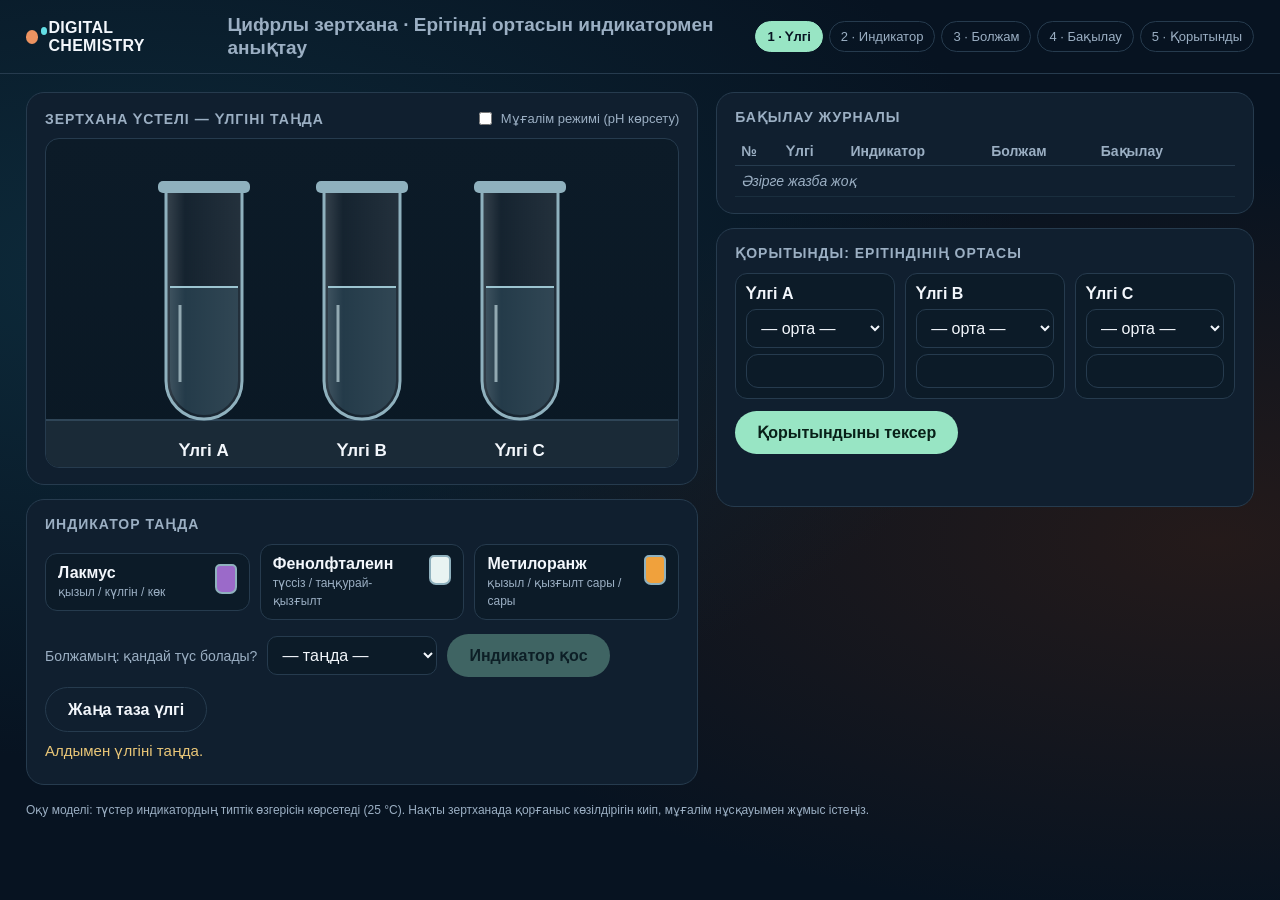
==== digital-lab/index.html @ d32831cb "Add files via upload" ====
<!doctype html>
<html lang="kk">
<head>
<meta charset="utf-8">
<meta name="viewport" content="width=device-width,initial-scale=1">
<title>Цифрлы зертхана — ерітінді ортасы</title>
<style>
:root{--bg:#071321;--panel:#101f2f;--panel2:#0c1b28;--line:#263b4e;--ink:#f3f7fc;--muted:#9bafc3;--cyan:#62dde4;--mint:#98e5c4;--gold:#eac778;--red:#d5746f;--copper:#ec9361;--glass:#8fb1be}
*{box-sizing:border-box}
html,body{margin:0;background:var(--bg);color:var(--ink);font-family:Arial,"Helvetica Neue",sans-serif}
body{min-height:100vh;background:radial-gradient(ellipse at 10% 30%,#0d2a3a 0,transparent 55%),radial-gradient(ellipse at 95% 60%,#241a1a 0,transparent 50%),var(--bg)}
button,select{font:inherit;color:inherit}
header{display:flex;align-items:center;gap:18px;padding:14px 26px;border-bottom:1px solid var(--line)}
.logo{display:flex;align-items:center;gap:10px;font-weight:800;letter-spacing:.3px}
.logo i{width:14px;height:14px;border-radius:50%;background:var(--copper);display:inline-block;box-shadow:12px -6px 0 -3px var(--cyan)}
header h1{font-size:19px;margin:0 0 0 14px;font-weight:700;color:var(--muted)}
.steps{margin-left:auto;display:flex;gap:6px}
.step{font-size:13px;padding:7px 11px;border-radius:999px;border:1px solid var(--line);color:var(--muted);white-space:nowrap}
.step.on{border-color:var(--mint);color:var(--bg);background:var(--mint);font-weight:700}
.step.done{border-color:#2f5a4d;color:var(--mint)}
main{display:grid;grid-template-columns:1.25fr 1fr;gap:18px;padding:18px 26px}
.card{background:var(--panel);border:1px solid var(--line);border-radius:18px;padding:16px 18px}
.card h2{font-size:14px;letter-spacing:1px;text-transform:uppercase;color:var(--muted);margin:0 0 12px}
.bench{position:relative;height:330px;background:linear-gradient(#0c1b28,#0a1824);border:1px solid var(--line);border-radius:14px;overflow:hidden}
.bench:after{content:"";position:absolute;z-index:0;left:0;right:0;bottom:0;height:46px;background:#1a2a37;border-top:2px solid #2f4557}
.tube{position:absolute;z-index:1;bottom:40px;width:92px;height:250px;cursor:pointer;transition:transform .35s}
.tube svg{width:100%;height:100%;overflow:visible}
.tube .liq{transition:fill 1.6s ease}
.tube.sel{transform:translateY(-14px)}
.tube .lab{position:absolute;left:0;right:0;bottom:-34px;text-align:center;font-weight:700;font-size:17px;z-index:2}
.tube .ph{position:absolute;left:0;right:0;top:-26px;text-align:center;font-size:13px;color:var(--gold);display:none}
.teacher .tube .ph{display:block}
.tube .tag{position:absolute;left:0;right:0;top:40px;text-align:center;font-size:12px;color:var(--muted)}
.dropper{position:absolute;width:34px;height:120px;left:0;top:-140px;transition:left .8s ease,top .8s ease;z-index:5;pointer-events:none}
.drop{position:absolute;width:10px;height:14px;border-radius:50% 50% 50% 50%/60% 60% 40% 40%;z-index:4;opacity:0}
.drop.fall{animation:fall .55s ease-in forwards}
@keyframes fall{0%{opacity:1;transform:translateY(0)}100%{opacity:1;transform:translateY(120px)}}
.row{display:flex;gap:10px;flex-wrap:wrap;align-items:center}
.ind{flex:1;min-width:150px;border:1px solid var(--line);background:var(--panel2);border-radius:12px;padding:10px 12px;cursor:pointer;text-align:left}
.ind b{display:block;font-size:16px}
.ind small{color:var(--muted);font-size:12px}
.ind .bottle{float:right;width:22px;height:30px;border-radius:5px 5px 7px 7px;margin-left:8px;border:2px solid var(--glass)}
.ind.sel{border-color:var(--gold);background:#1c2a2b}
label{font-size:14px;color:var(--muted)}
select{background:var(--panel2);border:1px solid var(--line);border-radius:10px;padding:9px 10px;min-width:170px}
.btn{border:0;border-radius:999px;padding:12px 22px;font-weight:800;cursor:pointer;background:var(--mint);color:#082018}
.btn.ghost{background:transparent;border:1px solid var(--line);color:var(--ink)}
.btn:disabled{opacity:.35;cursor:not-allowed}
.msg{min-height:26px;margin-top:10px;font-size:15px;color:var(--gold)}
.msg.ok{color:var(--mint)}.msg.bad{color:var(--red)}
table{width:100%;border-collapse:collapse;font-size:14px}
th{color:var(--muted);text-align:left;font-weight:600;padding:6px 6px;border-bottom:1px solid var(--line)}
td{padding:7px 6px;border-bottom:1px solid #1a2e3e}
.sw{display:inline-block;width:14px;height:14px;border-radius:4px;border:1px solid var(--glass);vertical-align:-2px;margin-right:6px}
.empty{color:var(--muted);font-style:italic}
.concl{display:grid;grid-template-columns:repeat(3,1fr);gap:10px;margin-top:6px}
.concl div{background:var(--panel2);border:1px solid var(--line);border-radius:12px;padding:10px}
.concl b{display:block;margin-bottom:6px}
.concl select{min-width:0;width:100%}
.concl .res{font-size:13px;margin-top:6px;min-height:34px}
.foot{padding:0 26px 16px;color:var(--muted);font-size:12px}
.switch{display:flex;align-items:center;gap:6px;font-size:13px;color:var(--muted);cursor:pointer}
#cursor{position:fixed;width:26px;height:26px;left:-50px;top:-50px;z-index:99;pointer-events:none;transition:left .55s cubic-bezier(.4,0,.2,1),top .55s cubic-bezier(.4,0,.2,1)}
#cursor.click:after{content:"";position:absolute;left:-12px;top:-12px;width:28px;height:28px;border-radius:50%;border:3px solid var(--gold);animation:ping .45s ease-out}
@keyframes ping{from{opacity:1;transform:scale(.3)}to{opacity:0;transform:scale(1.4)}}
@media (max-width:900px){main{grid-template-columns:1fr}.steps{display:none}}
</style>
</head>
<body>
<header>
  <a class="logo" href="../digital-chemistry/" style="color:inherit;text-decoration:none"><i></i>DIGITAL CHEMISTRY</a>
  <h1>Цифрлы зертхана · Ерітінді ортасын индикатормен анықтау</h1>
  <div class="steps" id="steps">
    <span class="step">1 · Үлгі</span><span class="step">2 · Индикатор</span><span class="step">3 · Болжам</span><span class="step">4 · Бақылау</span><span class="step">5 · Қорытынды</span>
  </div>
</header>
<main>
  <section>
    <div class="card">
      <div class="row" style="justify-content:space-between;margin-bottom:10px">
        <h2 style="margin:0">Зертхана үстелі — үлгіні таңда</h2>
        <label class="switch"><input type="checkbox" id="teacher"> Мұғалім режимі (pH көрсету)</label>
      </div>
      <div class="bench" id="bench"></div>
    </div>
    <div class="card" style="margin-top:14px">
      <h2>Индикатор таңда</h2>
      <div class="row" id="inds"></div>
      <div class="row" style="margin-top:14px">
        <label for="pred">Болжамың: қандай түс болады?</label>
        <select id="pred"><option value="">— таңда —</option></select>
        <button class="btn" id="add" disabled>Индикатор қос</button>
        <button class="btn ghost" id="fresh">Жаңа таза үлгі</button>
      </div>
      <div class="msg" id="msg">Алдымен үлгіні таңда.</div>
    </div>
  </section>
  <section>
    <div class="card">
      <h2>Бақылау журналы</h2>
      <table><thead><tr><th>№</th><th>Үлгі</th><th>Индикатор</th><th>Болжам</th><th>Бақылау</th><th></th></tr></thead>
      <tbody id="log"><tr><td colspan="6" class="empty">Әзірге жазба жоқ</td></tr></tbody></table>
    </div>
    <div class="card" style="margin-top:14px">
      <h2>Қорытынды: ерітіндінің ортасы</h2>
      <div class="concl" id="concl"></div>
      <div class="row" style="margin-top:12px"><button class="btn" id="check">Қорытындыны тексер</button></div>
      <div class="msg" id="cmsg"></div>
    </div>
  </section>
</main>
<div class="foot">Оқу моделі: түстер индикатордың типтік өзгерісін көрсетеді (25 °C). Нақты зертханада қорғаныс көзілдірігін киіп, мұғалім нұсқауымен жұмыс істеңіз.</div>
<svg id="cursor" viewBox="0 0 26 26"><path d="M3 2l18 10-8 2-3 8z" fill="#fff" stroke="#071321" stroke-width="1.6"/></svg>
<script>
'use strict';
const SAMPLES=[{id:'A',ph:2,name:'тұз қышқылының сұйылтылған ерітіндісі'},{id:'B',ph:7,name:'дистилденген су'},{id:'C',ph:11,name:'натрий гидроксидінің сұйылтылған ерітіндісі'}];
const IND={
 litmus:{name:'Лакмус',hint:'қызыл / күлгін / көк',bottle:'#9b6ac9',color:ph=>ph<5?['#e34e68','қызыл']:ph<8?['#9b6ac9','күлгін']:['#3a7ce8','көк']},
 phenol:{name:'Фенолфталеин',hint:'түссіз / таңқурай-қызғылт',bottle:'#e8f3f2',color:ph=>ph<8.2?[null,'түссіз']:['#e755b1','қызғылт']},
 mo:{name:'Метилоранж',hint:'қызыл / қызғылт сары / сары',bottle:'#f0a13c',color:ph=>ph<3.1?['#e75050','қызыл']:ph<4.4?['#f08a3c','қызғылт сары']:['#f5cd44','сары']}
};
const COLORS=['түссіз','қызыл','күлгін','көк','қызғылт','сары','қызғылт сары'];
const ENV={acid:'Қышқыл',neutral:'Бейтарап',base:'Сілтілі'};
const $=s=>document.querySelector(s);
const st={sample:null,ind:null,tubes:{A:null,B:null,C:null},log:[],busy:false};
const bench=$('#bench');
const W=()=>bench.clientWidth;
function tubeSVG(id){return `<svg viewBox="0 0 92 250"><defs><linearGradient id="gl${id}" x1="0" x2="1"><stop offset="0" stop-color="#fff" stop-opacity=".18"/><stop offset=".25" stop-color="#fff" stop-opacity=".04"/><stop offset="1" stop-color="#fff" stop-opacity=".1"/></linearGradient></defs>
<path class="liq" d="M12 110 V204 a34 34 0 0 0 68 0 V110 Z" fill="#1b3342"/>
<path d="M8 12 V204 a38 38 0 0 0 76 0 V12" fill="url(#gl${id})" stroke="#8fb1be" stroke-width="3"/>
<rect x="0" y="4" width="92" height="12" rx="5" fill="#8fb1be"/>
<line x1="12" y1="110" x2="80" y2="110" stroke="#9cc4d0" stroke-width="2"/>
<line x1="22" y1="128" x2="22" y2="205" stroke="#d7eef3" stroke-width="3" opacity=".6"/></svg>`}
SAMPLES.forEach((s,i)=>{const d=document.createElement('div');d.className='tube';d.dataset.id=s.id;d.innerHTML=tubeSVG(s.id)+`<div class="ph">pH ${s.ph}</div><div class="lab">Үлгі ${s.id}</div>`;d.onclick=()=>selectSample(s.id);bench.append(d)});
const dropper=document.createElement('div');dropper.className='dropper';dropper.innerHTML='<svg viewBox="0 0 34 120"><rect x="5" y="0" width="24" height="44" rx="11" id="bulb" fill="#eac778"/><rect x="11" y="40" width="12" height="66" rx="4" fill="#c9dce3"/><path d="M11 104h12l-6 16z" fill="#c9dce3"/></svg>';bench.append(dropper);
function layout(){const w=W();[...bench.querySelectorAll('.tube')].forEach((t,i)=>{t.style.left=(w*(i+1)/4-46)+'px'})}
addEventListener('resize',layout);layout();
Object.entries(IND).forEach(([k,v])=>{const b=document.createElement('button');b.className='ind';b.dataset.ind=k;b.innerHTML=`<span class="bottle" style="background:${v.bottle}"></span><b>${v.name}</b><small>${v.hint}</small>`;b.onclick=()=>selectInd(k);$('#inds').append(b)});
COLORS.forEach(c=>{const o=document.createElement('option');o.value=c;o.textContent=c;$('#pred').append(o)});
SAMPLES.forEach(s=>{const d=document.createElement('div');d.innerHTML=`<b>Үлгі ${s.id}</b><select data-concl="${s.id}"><option value="">— орта —</option>${Object.entries(ENV).map(([k,v])=>`<option value="${k}">${v}</option>`).join('')}</select><div class="res" id="res${s.id}"></div>`;$('#concl').append(d)});
$('#teacher').onchange=e=>document.body.classList.toggle('teacher',e.target.checked);
$('#pred').onchange=update;$('#add').onclick=addIndicator;$('#fresh').onclick=fresh;$('#check').onclick=checkConcl;
function msg(t,cls=''){const m=$('#msg');m.textContent=t;m.className='msg '+cls}
function selectSample(id){if(st.busy)return;st.sample=id;bench.querySelectorAll('.tube').forEach(t=>t.classList.toggle('sel',t.dataset.id===id));
 msg(st.tubes[id]?`Үлгі ${id}-ге ${IND[st.tubes[id]].name.toLowerCase()} қосылған. Басқа индикатор үшін «Жаңа таза үлгі» ал.`:`Үлгі ${id} таңдалды. Енді индикатор таңда.`,st.tubes[id]?'bad':'');update()}
function selectInd(k){if(st.busy)return;st.ind=k;document.querySelectorAll('.ind').forEach(b=>b.classList.toggle('sel',b.dataset.ind===k));if(st.sample&&!st.tubes[st.sample])msg('Болжам жаса: түс қандай болады?');update()}
function update(){const ready=st.sample&&st.ind&&$('#pred').value&&!st.tubes[st.sample]&&!st.busy;$('#add').disabled=!ready;
 const stepEls=[...document.querySelectorAll('.step')];const stage=!st.sample?0:!st.ind?1:!$('#pred').value?2:st.log.length<1?3:4;stepEls.forEach((e,i)=>{e.className='step'+(i===stage?' on':i<stage?' done':'')})}
function tubeEl(id){return bench.querySelector(`.tube[data-id="${id}"]`)}
async function addIndicator(){const id=st.sample,k=st.ind,pred=$('#pred').value;if(!id||!k||!pred||st.tubes[id])return;st.busy=true;update();
 const t=tubeEl(id),x=parseFloat(t.style.left)+29;bench.querySelector('#bulb').setAttribute('fill',IND[k].bottle);dropper.style.left=x+'px';dropper.style.top='-2px';await wait(900);
 for(let i=0;i<3;i++){const d=document.createElement('div');d.className='drop';d.style.background=IND[k].bottle==='#e8f3f2'?'#cfe9ea':IND[k].bottle;d.style.left=(x+12)+'px';d.style.top='118px';bench.append(d);requestAnimationFrame(()=>d.classList.add('fall'));setTimeout(()=>d.remove(),700);await wait(380)}
 const ph=SAMPLES.find(s=>s.id===id).ph,[col,name]=IND[k].color(ph);t.querySelector('.liq').setAttribute('fill',col||'#1f3a4a');st.tubes[id]=k;
 await wait(700);dropper.style.top='-140px';
 st.log.push({n:st.log.length+1,id,k,pred,obs:name,col});renderLog();
 msg(pred===name?`Болжам расталды: ${name}.`:`Бақылау: ${name}. Болжам (${pred}) расталмады — себебін ойлан.`,pred===name?'ok':'bad');
 $('#pred').value='';st.busy=false;update()}
function fresh(){const id=st.sample;if(!id||st.busy)return;st.tubes[id]=null;tubeEl(id).querySelector('.liq').setAttribute('fill','#1b3342');msg(`Үлгі ${id}: жаңа таза сынама алынды.`);update()}
function renderLog(){$('#log').innerHTML=st.log.map(r=>`<tr><td>${r.n}</td><td>${r.id}</td><td>${IND[r.k].name}</td><td>${r.pred}</td><td><span class="sw" style="background:${r.col||'transparent'}"></span>${r.obs}</td><td>${r.pred===r.obs?'✓':'✗'}</td></tr>`).join('')}
function truth(ph){return ph<7?'acid':ph>7?'base':'neutral'}
function evidence(id,env){const rows=st.log.filter(r=>r.id===id);if(!rows.length)return false;
 // litmus or methyl orange + phenolphthalein can separate all three; phenolphthalein alone cannot separate acid from neutral
 const set=new Set(rows.map(r=>r.k));if(set.has('litmus'))return true;if(env==='base'&&set.has('phenol'))return true;if(set.has('mo')&&set.has('phenol'))return true;if(env==='acid'&&set.has('mo'))return true;return false}
function checkConcl(){let good=0;SAMPLES.forEach(s=>{const v=document.querySelector(`[data-concl="${s.id}"]`).value,r=$('#res'+s.id);
 if(!v){r.textContent='Таңдау жоқ';r.style.color='var(--muted)';return}
 if(v!==truth(s.ph)){r.textContent='✗ Бақылау нәтижесіне сәйкес емес';r.style.color='var(--red)';return}
 if(!evidence(s.id,v)){r.textContent='Жауап дұрыс, бірақ дәлел жеткіліксіз: тағы индикатор қолдан';r.style.color='var(--gold)';return}
 good++;r.textContent='✓ Дұрыс, журналмен дәлелденді';r.style.color='var(--mint)'});
 const m=$('#cmsg');if(good===3){m.textContent='Тамаша! Үш үлгінің ортасы дұрыс анықталды.';m.className='msg ok';document.querySelectorAll('.step').forEach(e=>e.className='step done')}else{m.textContent=`${good} / 3 дәлелденген қорытынды.`;m.className='msg'}}
const wait=ms=>new Promise(r=>setTimeout(r,ms));
// demo cursor (used for screen recording): window.demoCursor(x,y,click)
window.demoCursor=(x,y,click)=>{const c=$('#cursor');c.style.left=x+'px';c.style.top=y+'px';if(click){c.classList.remove('click');void c.offsetWidth;c.classList.add('click')}};
update();
</script>
</body>
</html>
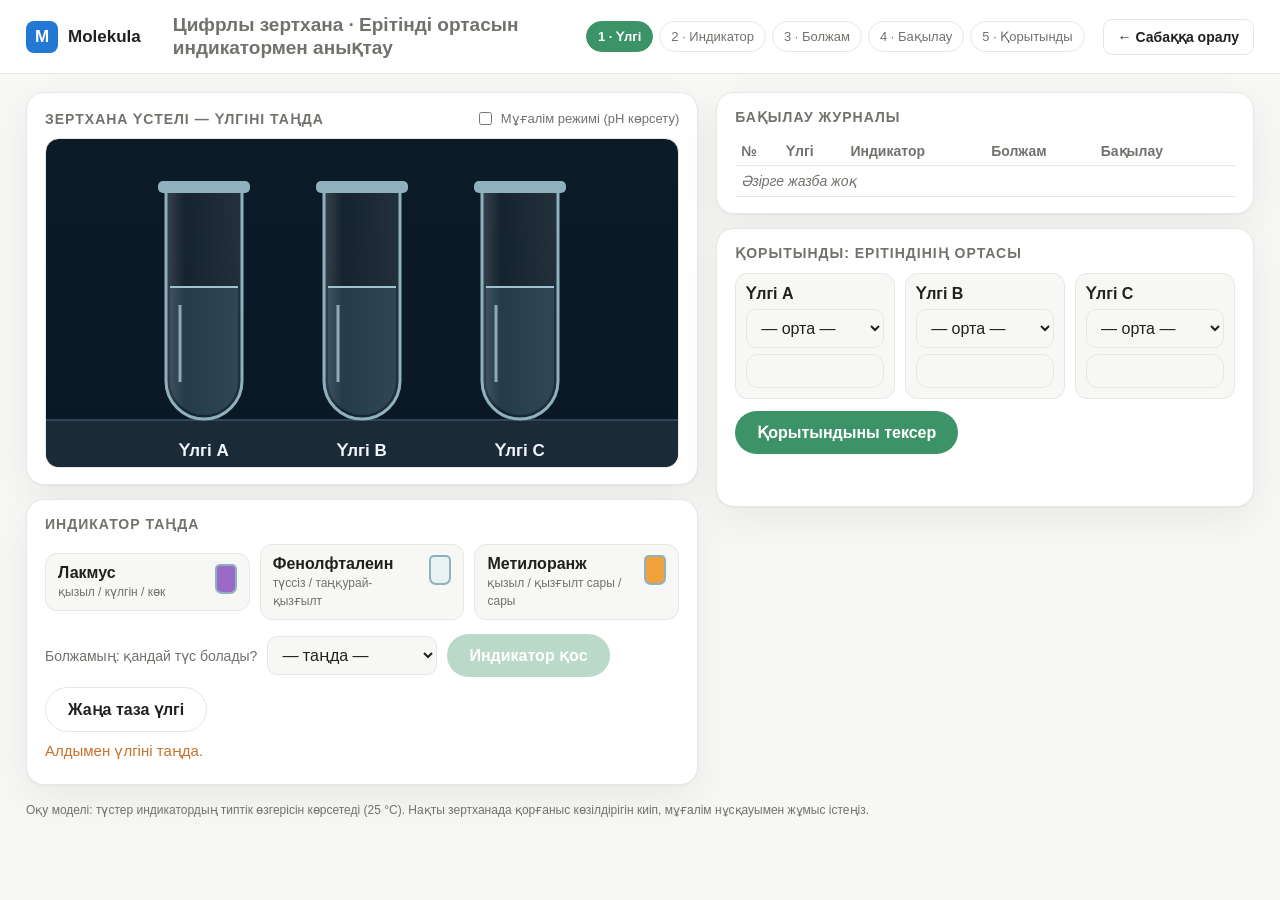
==== commit 889ff163: "Integrate lesson tools into Molekula - lesson.html + js/player.js: 'Сабақ құралдары' panel under the" ====
--- a/digital-lab/index.html
+++ b/digital-lab/index.html
@@ -5,23 +5,22 @@
 <meta name="viewport" content="width=device-width,initial-scale=1">
 <title>Цифрлы зертхана — ерітінді ортасы</title>
 <style>
-:root{--bg:#071321;--panel:#101f2f;--panel2:#0c1b28;--line:#263b4e;--ink:#f3f7fc;--muted:#9bafc3;--cyan:#62dde4;--mint:#98e5c4;--gold:#eac778;--red:#d5746f;--copper:#ec9361;--glass:#8fb1be}
+:root{--bg:#f7f7f5;--panel:#fff;--panel2:#f7f7f5;--line:#e8e7e3;--ink:#20201e;--muted:#73716c;--cyan:#2378d4;--mint:#3d9368;--gold:#c86f2b;--red:#c0453e;--copper:#c86f2b;--glass:#8fb1be}
 *{box-sizing:border-box}
 html,body{margin:0;background:var(--bg);color:var(--ink);font-family:Arial,"Helvetica Neue",sans-serif}
-body{min-height:100vh;background:radial-gradient(ellipse at 10% 30%,#0d2a3a 0,transparent 55%),radial-gradient(ellipse at 95% 60%,#241a1a 0,transparent 50%),var(--bg)}
+body{min-height:100vh;background:var(--bg)}
 button,select{font:inherit;color:inherit}
 header{display:flex;align-items:center;gap:18px;padding:14px 26px;border-bottom:1px solid var(--line)}
-.logo{display:flex;align-items:center;gap:10px;font-weight:800;letter-spacing:.3px}
-.logo i{width:14px;height:14px;border-radius:50%;background:var(--copper);display:inline-block;box-shadow:12px -6px 0 -3px var(--cyan)}
+header{background:#fff}.mk-brand{display:flex;align-items:center;gap:10px;font-weight:800;color:var(--ink);text-decoration:none;font-size:17px;white-space:nowrap}.mk-mark{width:32px;height:32px;border-radius:8px;background:#2378d4;color:#fff;display:grid;place-items:center;font-weight:800}.mk-back{border:1px solid var(--line);background:#fff;border-radius:9px;padding:9px 14px;color:var(--ink);text-decoration:none;font-weight:700;font-size:14px;white-space:nowrap}.mk-back:hover{background:#eaf3fb}
 header h1{font-size:19px;margin:0 0 0 14px;font-weight:700;color:var(--muted)}
 .steps{margin-left:auto;display:flex;gap:6px}
 .step{font-size:13px;padding:7px 11px;border-radius:999px;border:1px solid var(--line);color:var(--muted);white-space:nowrap}
-.step.on{border-color:var(--mint);color:var(--bg);background:var(--mint);font-weight:700}
+.step.on{border-color:var(--mint);color:#fff;background:var(--mint);font-weight:700}
 .step.done{border-color:#2f5a4d;color:var(--mint)}
 main{display:grid;grid-template-columns:1.25fr 1fr;gap:18px;padding:18px 26px}
-.card{background:var(--panel);border:1px solid var(--line);border-radius:18px;padding:16px 18px}
+.card{box-shadow:0 1px 2px rgba(20,20,18,.04),0 14px 40px rgba(20,20,18,.06);background:var(--panel);border:1px solid var(--line);border-radius:18px;padding:16px 18px}
 .card h2{font-size:14px;letter-spacing:1px;text-transform:uppercase;color:var(--muted);margin:0 0 12px}
-.bench{position:relative;height:330px;background:linear-gradient(#0c1b28,#0a1824);border:1px solid var(--line);border-radius:14px;overflow:hidden}
+.bench{position:relative;color:#f3f7fc;height:330px;background:linear-gradient(#0c1b28,#0a1824);border:1px solid var(--line);border-radius:14px;overflow:hidden}
 .bench:after{content:"";position:absolute;z-index:0;left:0;right:0;bottom:0;height:46px;background:#1a2a37;border-top:2px solid #2f4557}
 .tube{position:absolute;z-index:1;bottom:40px;width:92px;height:250px;cursor:pointer;transition:transform .35s}
 .tube svg{width:100%;height:100%;overflow:visible}
@@ -40,17 +39,17 @@
 .ind b{display:block;font-size:16px}
 .ind small{color:var(--muted);font-size:12px}
 .ind .bottle{float:right;width:22px;height:30px;border-radius:5px 5px 7px 7px;margin-left:8px;border:2px solid var(--glass)}
-.ind.sel{border-color:var(--gold);background:#1c2a2b}
+.ind.sel{border-color:var(--gold);background:#fff4ea}
 label{font-size:14px;color:var(--muted)}
 select{background:var(--panel2);border:1px solid var(--line);border-radius:10px;padding:9px 10px;min-width:170px}
-.btn{border:0;border-radius:999px;padding:12px 22px;font-weight:800;cursor:pointer;background:var(--mint);color:#082018}
+.btn{border:0;border-radius:999px;padding:12px 22px;font-weight:800;cursor:pointer;background:var(--mint);color:#fff}
 .btn.ghost{background:transparent;border:1px solid var(--line);color:var(--ink)}
 .btn:disabled{opacity:.35;cursor:not-allowed}
 .msg{min-height:26px;margin-top:10px;font-size:15px;color:var(--gold)}
 .msg.ok{color:var(--mint)}.msg.bad{color:var(--red)}
 table{width:100%;border-collapse:collapse;font-size:14px}
 th{color:var(--muted);text-align:left;font-weight:600;padding:6px 6px;border-bottom:1px solid var(--line)}
-td{padding:7px 6px;border-bottom:1px solid #1a2e3e}
+td{padding:7px 6px;border-bottom:1px solid var(--line)}
 .sw{display:inline-block;width:14px;height:14px;border-radius:4px;border:1px solid var(--glass);vertical-align:-2px;margin-right:6px}
 .empty{color:var(--muted);font-style:italic}
 .concl{display:grid;grid-template-columns:repeat(3,1fr);gap:10px;margin-top:6px}
@@ -68,11 +67,12 @@
 </head>
 <body>
 <header>
-  <a class="logo" href="../digital-chemistry/" style="color:inherit;text-decoration:none"><i></i>DIGITAL CHEMISTRY</a>
+  <a class="mk-brand" href="../lesson.html"><span class="mk-mark">M</span>Molekula</a>
   <h1>Цифрлы зертхана · Ерітінді ортасын индикатормен анықтау</h1>
   <div class="steps" id="steps">
     <span class="step">1 · Үлгі</span><span class="step">2 · Индикатор</span><span class="step">3 · Болжам</span><span class="step">4 · Бақылау</span><span class="step">5 · Қорытынды</span>
   </div>
+  <a class="mk-back" id="mk-back" href="../lesson.html">← Сабаққа оралу</a>
 </header>
 <main>
   <section>
@@ -172,5 +172,6 @@
 window.demoCursor=(x,y,click)=>{const c=$('#cursor');c.style.left=x+'px';c.style.top=y+'px';if(click){c.classList.remove('click');void c.offsetWidth;c.classList.add('click')}};
 update();
 </script>
+<script>(function(){const n=new URLSearchParams(location.search).get('lesson');if(n&&/^\d+$/.test(n))document.getElementById('mk-back').href='../lesson.html?lesson='+n;})();</script>
 </body>
 </html>
